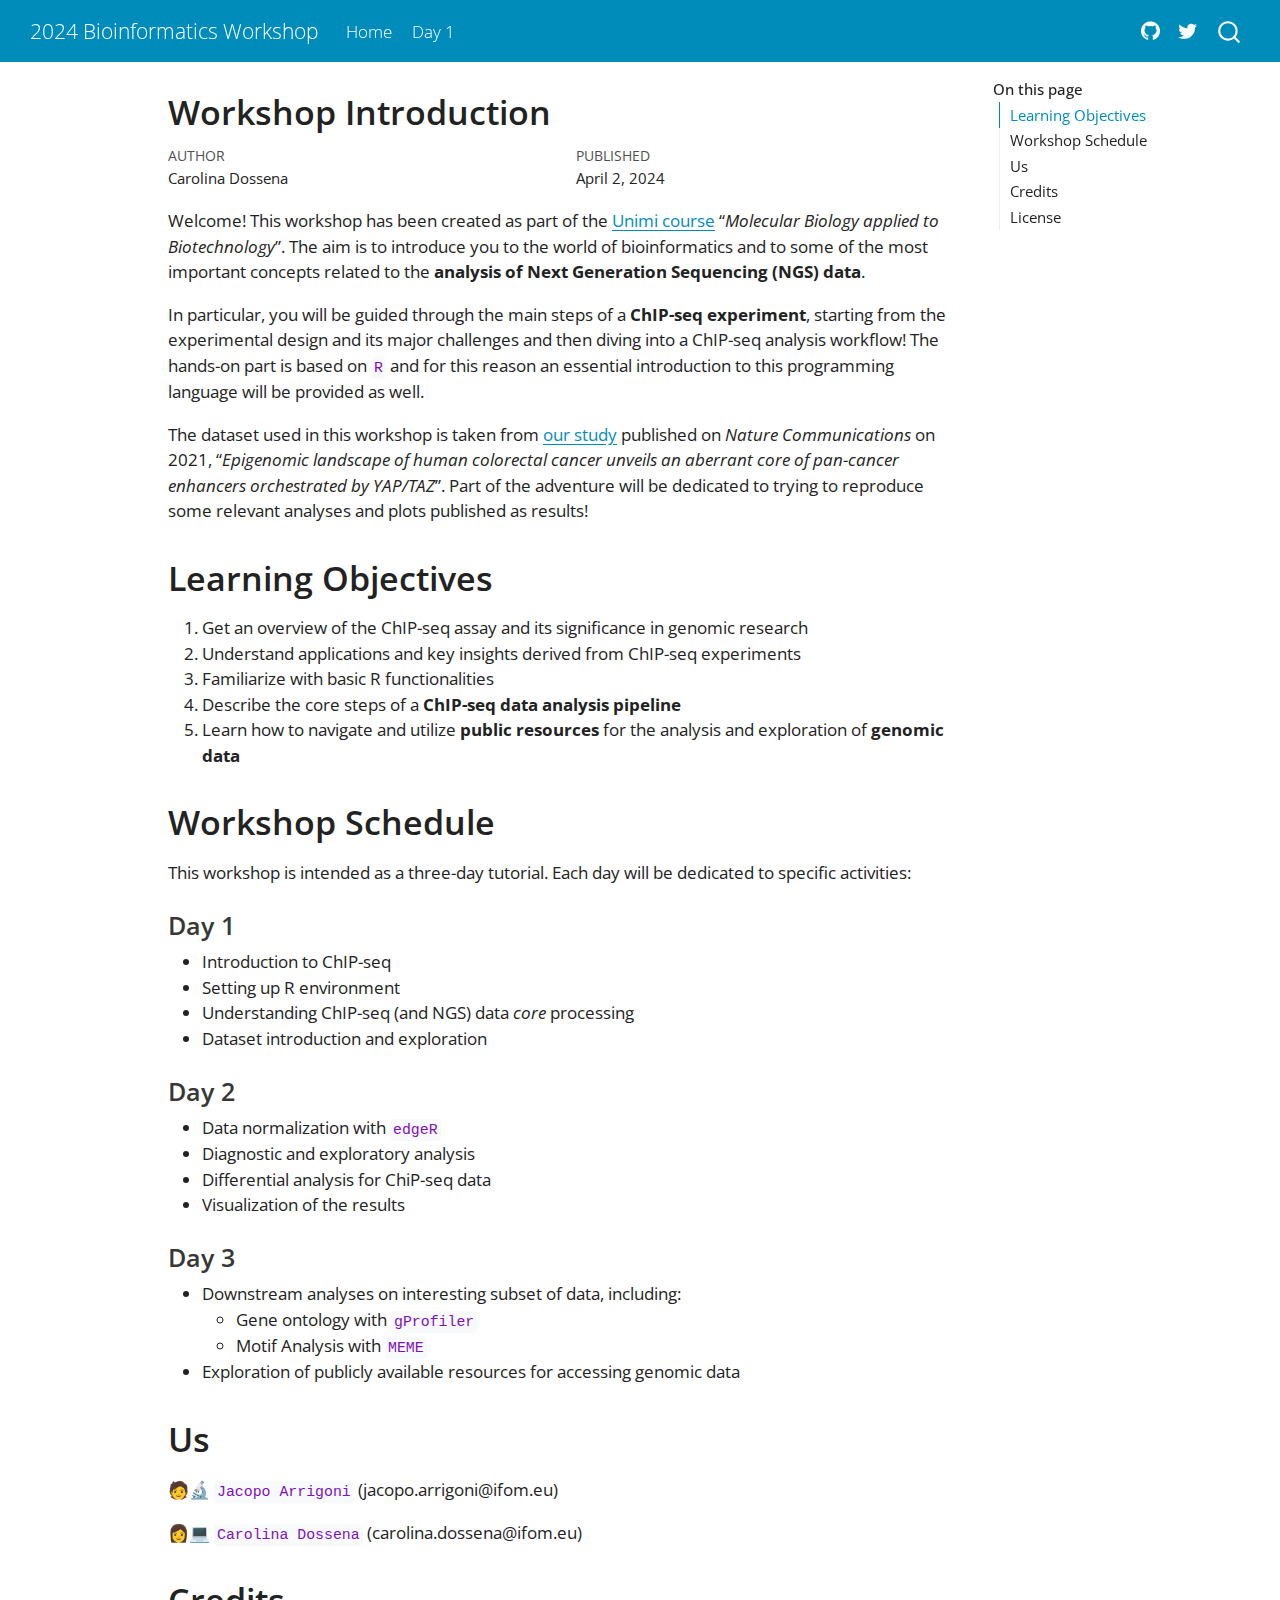
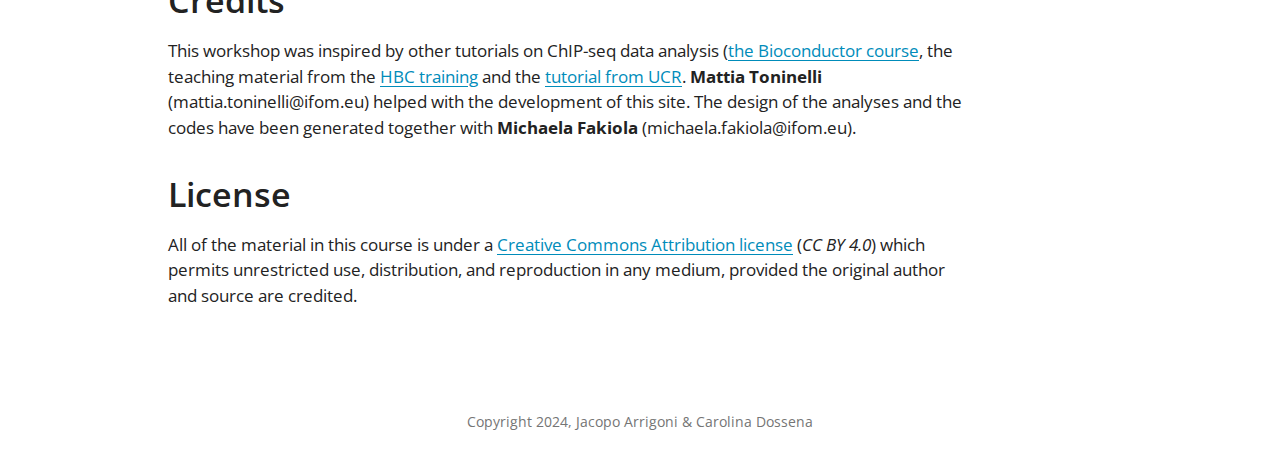
==== docs/pages/index.html @ 32d1668d "init commit with website material" ====
<!DOCTYPE html>
<html xmlns="http://www.w3.org/1999/xhtml" lang="en" xml:lang="en"><head>

<meta charset="utf-8">
<meta name="generator" content="quarto-1.4.551">

<meta name="viewport" content="width=device-width, initial-scale=1.0, user-scalable=yes">

<meta name="author" content="Carolina Dossena">
<meta name="dcterms.date" content="2024-04-02">

<title>2024 Bioinformatics Workshop - Workshop Introduction</title>
<style>
code{white-space: pre-wrap;}
span.smallcaps{font-variant: small-caps;}
div.columns{display: flex; gap: min(4vw, 1.5em);}
div.column{flex: auto; overflow-x: auto;}
div.hanging-indent{margin-left: 1.5em; text-indent: -1.5em;}
ul.task-list{list-style: none;}
ul.task-list li input[type="checkbox"] {
  width: 0.8em;
  margin: 0 0.8em 0.2em -1em; /* quarto-specific, see https://github.com/quarto-dev/quarto-cli/issues/4556 */ 
  vertical-align: middle;
}
</style>


<script src="../site_libs/quarto-nav/quarto-nav.js"></script>
<script src="../site_libs/quarto-nav/headroom.min.js"></script>
<script src="../site_libs/clipboard/clipboard.min.js"></script>
<script src="../site_libs/quarto-search/autocomplete.umd.js"></script>
<script src="../site_libs/quarto-search/fuse.min.js"></script>
<script src="../site_libs/quarto-search/quarto-search.js"></script>
<meta name="quarto:offset" content="../">
<script src="../site_libs/quarto-html/quarto.js"></script>
<script src="../site_libs/quarto-html/popper.min.js"></script>
<script src="../site_libs/quarto-html/tippy.umd.min.js"></script>
<script src="../site_libs/quarto-html/anchor.min.js"></script>
<link href="../site_libs/quarto-html/tippy.css" rel="stylesheet">
<link href="../site_libs/quarto-html/quarto-syntax-highlighting.css" rel="stylesheet" id="quarto-text-highlighting-styles">
<script src="../site_libs/bootstrap/bootstrap.min.js"></script>
<link href="../site_libs/bootstrap/bootstrap-icons.css" rel="stylesheet">
<link href="../site_libs/bootstrap/bootstrap.min.css" rel="stylesheet" id="quarto-bootstrap" data-mode="light">
<script id="quarto-search-options" type="application/json">{
  "location": "navbar",
  "copy-button": false,
  "collapse-after": 3,
  "panel-placement": "end",
  "type": "overlay",
  "limit": 50,
  "keyboard-shortcut": [
    "f",
    "/",
    "s"
  ],
  "show-item-context": false,
  "language": {
    "search-no-results-text": "No results",
    "search-matching-documents-text": "matching documents",
    "search-copy-link-title": "Copy link to search",
    "search-hide-matches-text": "Hide additional matches",
    "search-more-match-text": "more match in this document",
    "search-more-matches-text": "more matches in this document",
    "search-clear-button-title": "Clear",
    "search-text-placeholder": "",
    "search-detached-cancel-button-title": "Cancel",
    "search-submit-button-title": "Submit",
    "search-label": "Search"
  }
}</script>


</head>

<body class="nav-fixed">

<div id="quarto-search-results"></div>
  <header id="quarto-header" class="headroom fixed-top">
    <nav class="navbar navbar-expand-lg " data-bs-theme="dark">
      <div class="navbar-container container-fluid">
      <div class="navbar-brand-container mx-auto">
    <a class="navbar-brand" href="../index.html">
    <span class="navbar-title">2024 Bioinformatics Workshop</span>
    </a>
  </div>
            <div id="quarto-search" class="" title="Search"></div>
          <button class="navbar-toggler" type="button" data-bs-toggle="collapse" data-bs-target="#navbarCollapse" aria-controls="navbarCollapse" aria-expanded="false" aria-label="Toggle navigation" onclick="if (window.quartoToggleHeadroom) { window.quartoToggleHeadroom(); }">
  <span class="navbar-toggler-icon"></span>
</button>
          <div class="collapse navbar-collapse" id="navbarCollapse">
            <ul class="navbar-nav navbar-nav-scroll me-auto">
  <li class="nav-item">
    <a class="nav-link active" href="../pages/index.html" aria-current="page"> 
<span class="menu-text">Home</span></a>
  </li>  
  <li class="nav-item">
    <a class="nav-link" href="../pages/Day1.html"> 
<span class="menu-text">Day 1</span></a>
  </li>  
</ul>
            <ul class="navbar-nav navbar-nav-scroll ms-auto">
  <li class="nav-item compact">
    <a class="nav-link" href="https://github.com/paganilab"> <i class="bi bi-github" role="img">
</i> 
<span class="menu-text"></span></a>
  </li>  
  <li class="nav-item compact">
    <a class="nav-link" href="https://twitter.com/LabPagani"> <i class="bi bi-twitter" role="img">
</i> 
<span class="menu-text"></span></a>
  </li>  
</ul>
          </div> <!-- /navcollapse -->
          <div class="quarto-navbar-tools">
</div>
      </div> <!-- /container-fluid -->
    </nav>
</header>
<!-- content -->
<div id="quarto-content" class="quarto-container page-columns page-rows-contents page-layout-article page-navbar">
<!-- sidebar -->
<!-- margin-sidebar -->
    <div id="quarto-margin-sidebar" class="sidebar margin-sidebar">
        <nav id="TOC" role="doc-toc" class="toc-active">
    <h2 id="toc-title">On this page</h2>
   
  <ul>
  <li><a href="#learning-objectives" id="toc-learning-objectives" class="nav-link active" data-scroll-target="#learning-objectives">Learning Objectives</a></li>
  <li><a href="#workshop-schedule" id="toc-workshop-schedule" class="nav-link" data-scroll-target="#workshop-schedule">Workshop Schedule</a>
  <ul class="collapse">
  <li><a href="#day-1" id="toc-day-1" class="nav-link" data-scroll-target="#day-1">Day 1</a></li>
  <li><a href="#day-2" id="toc-day-2" class="nav-link" data-scroll-target="#day-2">Day 2</a></li>
  <li><a href="#day-3" id="toc-day-3" class="nav-link" data-scroll-target="#day-3">Day 3</a></li>
  </ul></li>
  <li><a href="#us" id="toc-us" class="nav-link" data-scroll-target="#us">Us</a></li>
  <li><a href="#credits" id="toc-credits" class="nav-link" data-scroll-target="#credits">Credits</a></li>
  <li><a href="#license" id="toc-license" class="nav-link" data-scroll-target="#license">License</a></li>
  </ul>
</nav>
    </div>
<!-- main -->
<main class="content" id="quarto-document-content">

<header id="title-block-header" class="quarto-title-block default">
<div class="quarto-title">
<h1 class="title">Workshop Introduction</h1>
</div>



<div class="quarto-title-meta">

    <div>
    <div class="quarto-title-meta-heading">Author</div>
    <div class="quarto-title-meta-contents">
             <p>Carolina Dossena </p>
          </div>
  </div>
    
    <div>
    <div class="quarto-title-meta-heading">Published</div>
    <div class="quarto-title-meta-contents">
      <p class="date">April 2, 2024</p>
    </div>
  </div>
  
    
  </div>
  


</header>


<p>Welcome! This workshop has been created as part of the <a href="https://www.unimi.it/it/corsi/insegnamenti-dei-corsi-di-laurea/2024/molecular-biology-applied-biotechnology">Unimi course</a> “<em>Molecular Biology applied to Biotechnology</em>”. The aim is to introduce you to the world of bioinformatics and to some of the most important concepts related to the <strong>analysis of Next Generation Sequencing (NGS) data</strong>.</p>
<p>In particular, you will be guided through the main steps of a <strong>ChIP-seq experiment</strong>, starting from the experimental design and its major challenges and then diving into a ChIP-seq analysis workflow! The hands-on part is based on <code>R</code> and for this reason an essential introduction to this programming language will be provided as well.</p>
<p>The dataset used in this workshop is taken from <a href="https://www.nature.com/articles/s41467-021-22544-y#MOESM1">our study</a> published on <em>Nature Communications</em> on 2021, “<em>Epigenomic landscape of human colorectal cancer unveils an aberrant core of pan-cancer enhancers orchestrated by YAP/TAZ</em>”. Part of the adventure will be dedicated to trying to reproduce some relevant analyses and plots published as results!</p>
<section id="learning-objectives" class="level1">
<h1>Learning Objectives</h1>
<ol type="1">
<li>Get an overview of the ChIP-seq assay and its significance in genomic research</li>
<li>Understand applications and key insights derived from ChIP-seq experiments</li>
<li>Familiarize with basic R functionalities</li>
<li>Describe the core steps of a <strong>ChIP-seq data analysis pipeline</strong></li>
<li>Learn how to navigate and utilize <strong>public resources</strong> for the analysis and exploration of <strong>genomic data</strong></li>
</ol>
</section>
<section id="workshop-schedule" class="level1">
<h1>Workshop Schedule</h1>
<p>This workshop is intended as a three-day tutorial. Each day will be dedicated to specific activities:</p>
<section id="day-1" class="level3">
<h3 class="anchored" data-anchor-id="day-1">Day 1</h3>
<ul>
<li>Introduction to ChIP-seq</li>
<li>Setting up R environment</li>
<li>Understanding ChIP-seq (and NGS) data <em>core</em> processing</li>
<li>Dataset introduction and exploration</li>
</ul>
</section>
<section id="day-2" class="level3">
<h3 class="anchored" data-anchor-id="day-2">Day 2</h3>
<ul>
<li>Data normalization with <code>edgeR</code></li>
<li>Diagnostic and exploratory analysis</li>
<li>Differential analysis for ChiP-seq data</li>
<li>Visualization of the results</li>
</ul>
</section>
<section id="day-3" class="level3">
<h3 class="anchored" data-anchor-id="day-3">Day 3</h3>
<ul>
<li>Downstream analyses on interesting subset of data, including:
<ul>
<li>Gene ontology with <code>gProfiler</code></li>
<li>Motif Analysis with <code>MEME</code></li>
</ul></li>
<li>Exploration of publicly available resources for accessing genomic data</li>
</ul>
</section>
</section>
<section id="us" class="level1">
<h1>Us</h1>
<p>🧑🔬 <code>Jacopo Arrigoni</code> (jacopo.arrigoni@ifom.eu)</p>
<p>👩💻 <code>Carolina Dossena</code> (carolina.dossena@ifom.eu)</p>
</section>
<section id="credits" class="level1">
<h1>Credits</h1>
<p>This workshop was inspired by other tutorials on ChIP-seq data analysis (<a href="https://www.bioconductor.org/help/course-materials/2016/CSAMA/lab-5-chipseq/Epigenetics.html">the Bioconductor course</a>, the teaching material from the <a href="https://github.com/hbctraining/Intro-to-ChIPseq/blob/master/schedule/3-day.md">HBC training</a> and the <a href="http://biocluster.ucr.edu/~rkaundal/workshops/R_feb2016/ChIPseq/ChIPseq.html">tutorial from UCR</a>. <strong>Mattia Toninelli</strong> (mattia.toninelli@ifom.eu) helped with the development of this site. The design of the analyses and the codes have been generated together with <strong>Michaela Fakiola</strong> (michaela.fakiola@ifom.eu).</p>
</section>
<section id="license" class="level1">
<h1>License</h1>
<p>All of the material in this course is under a <a href="https://creativecommons.org/licenses/by/4.0/">Creative Commons Attribution license</a> (<em>CC BY 4.0</em>) which permits unrestricted use, distribution, and reproduction in any medium, provided the original author and source are credited.</p>


</section>

</main> <!-- /main -->
<script id="quarto-html-after-body" type="application/javascript">
window.document.addEventListener("DOMContentLoaded", function (event) {
  const toggleBodyColorMode = (bsSheetEl) => {
    const mode = bsSheetEl.getAttribute("data-mode");
    const bodyEl = window.document.querySelector("body");
    if (mode === "dark") {
      bodyEl.classList.add("quarto-dark");
      bodyEl.classList.remove("quarto-light");
    } else {
      bodyEl.classList.add("quarto-light");
      bodyEl.classList.remove("quarto-dark");
    }
  }
  const toggleBodyColorPrimary = () => {
    const bsSheetEl = window.document.querySelector("link#quarto-bootstrap");
    if (bsSheetEl) {
      toggleBodyColorMode(bsSheetEl);
    }
  }
  toggleBodyColorPrimary();  
  const icon = "";
  const anchorJS = new window.AnchorJS();
  anchorJS.options = {
    placement: 'right',
    icon: icon
  };
  anchorJS.add('.anchored');
  const isCodeAnnotation = (el) => {
    for (const clz of el.classList) {
      if (clz.startsWith('code-annotation-')) {                     
        return true;
      }
    }
    return false;
  }
  const clipboard = new window.ClipboardJS('.code-copy-button', {
    text: function(trigger) {
      const codeEl = trigger.previousElementSibling.cloneNode(true);
      for (const childEl of codeEl.children) {
        if (isCodeAnnotation(childEl)) {
          childEl.remove();
        }
      }
      return codeEl.innerText;
    }
  });
  clipboard.on('success', function(e) {
    // button target
    const button = e.trigger;
    // don't keep focus
    button.blur();
    // flash "checked"
    button.classList.add('code-copy-button-checked');
    var currentTitle = button.getAttribute("title");
    button.setAttribute("title", "Copied!");
    let tooltip;
    if (window.bootstrap) {
      button.setAttribute("data-bs-toggle", "tooltip");
      button.setAttribute("data-bs-placement", "left");
      button.setAttribute("data-bs-title", "Copied!");
      tooltip = new bootstrap.Tooltip(button, 
        { trigger: "manual", 
          customClass: "code-copy-button-tooltip",
          offset: [0, -8]});
      tooltip.show();    
    }
    setTimeout(function() {
      if (tooltip) {
        tooltip.hide();
        button.removeAttribute("data-bs-title");
        button.removeAttribute("data-bs-toggle");
        button.removeAttribute("data-bs-placement");
      }
      button.setAttribute("title", currentTitle);
      button.classList.remove('code-copy-button-checked');
    }, 1000);
    // clear code selection
    e.clearSelection();
  });
    var localhostRegex = new RegExp(/^(?:http|https):\/\/localhost\:?[0-9]*\//);
    var mailtoRegex = new RegExp(/^mailto:/);
      var filterRegex = new RegExp('/' + window.location.host + '/');
    var isInternal = (href) => {
        return filterRegex.test(href) || localhostRegex.test(href) || mailtoRegex.test(href);
    }
    // Inspect non-navigation links and adorn them if external
 	var links = window.document.querySelectorAll('a[href]:not(.nav-link):not(.navbar-brand):not(.toc-action):not(.sidebar-link):not(.sidebar-item-toggle):not(.pagination-link):not(.no-external):not([aria-hidden]):not(.dropdown-item):not(.quarto-navigation-tool)');
    for (var i=0; i<links.length; i++) {
      const link = links[i];
      if (!isInternal(link.href)) {
        // undo the damage that might have been done by quarto-nav.js in the case of
        // links that we want to consider external
        if (link.dataset.originalHref !== undefined) {
          link.href = link.dataset.originalHref;
        }
      }
    }
  function tippyHover(el, contentFn, onTriggerFn, onUntriggerFn) {
    const config = {
      allowHTML: true,
      maxWidth: 500,
      delay: 100,
      arrow: false,
      appendTo: function(el) {
          return el.parentElement;
      },
      interactive: true,
      interactiveBorder: 10,
      theme: 'quarto',
      placement: 'bottom-start',
    };
    if (contentFn) {
      config.content = contentFn;
    }
    if (onTriggerFn) {
      config.onTrigger = onTriggerFn;
    }
    if (onUntriggerFn) {
      config.onUntrigger = onUntriggerFn;
    }
    window.tippy(el, config); 
  }
  const noterefs = window.document.querySelectorAll('a[role="doc-noteref"]');
  for (var i=0; i<noterefs.length; i++) {
    const ref = noterefs[i];
    tippyHover(ref, function() {
      // use id or data attribute instead here
      let href = ref.getAttribute('data-footnote-href') || ref.getAttribute('href');
      try { href = new URL(href).hash; } catch {}
      const id = href.replace(/^#\/?/, "");
      const note = window.document.getElementById(id);
      if (note) {
        return note.innerHTML;
      } else {
        return "";
      }
    });
  }
  const xrefs = window.document.querySelectorAll('a.quarto-xref');
  const processXRef = (id, note) => {
    // Strip column container classes
    const stripColumnClz = (el) => {
      el.classList.remove("page-full", "page-columns");
      if (el.children) {
        for (const child of el.children) {
          stripColumnClz(child);
        }
      }
    }
    stripColumnClz(note)
    if (id === null || id.startsWith('sec-')) {
      // Special case sections, only their first couple elements
      const container = document.createElement("div");
      if (note.children && note.children.length > 2) {
        container.appendChild(note.children[0].cloneNode(true));
        for (let i = 1; i < note.children.length; i++) {
          const child = note.children[i];
          if (child.tagName === "P" && child.innerText === "") {
            continue;
          } else {
            container.appendChild(child.cloneNode(true));
            break;
          }
        }
        if (window.Quarto?.typesetMath) {
          window.Quarto.typesetMath(container);
        }
        return container.innerHTML
      } else {
        if (window.Quarto?.typesetMath) {
          window.Quarto.typesetMath(note);
        }
        return note.innerHTML;
      }
    } else {
      // Remove any anchor links if they are present
      const anchorLink = note.querySelector('a.anchorjs-link');
      if (anchorLink) {
        anchorLink.remove();
      }
      if (window.Quarto?.typesetMath) {
        window.Quarto.typesetMath(note);
      }
      // TODO in 1.5, we should make sure this works without a callout special case
      if (note.classList.contains("callout")) {
        return note.outerHTML;
      } else {
        return note.innerHTML;
      }
    }
  }
  for (var i=0; i<xrefs.length; i++) {
    const xref = xrefs[i];
    tippyHover(xref, undefined, function(instance) {
      instance.disable();
      let url = xref.getAttribute('href');
      let hash = undefined; 
      if (url.startsWith('#')) {
        hash = url;
      } else {
        try { hash = new URL(url).hash; } catch {}
      }
      if (hash) {
        const id = hash.replace(/^#\/?/, "");
        const note = window.document.getElementById(id);
        if (note !== null) {
          try {
            const html = processXRef(id, note.cloneNode(true));
            instance.setContent(html);
          } finally {
            instance.enable();
            instance.show();
          }
        } else {
          // See if we can fetch this
          fetch(url.split('#')[0])
          .then(res => res.text())
          .then(html => {
            const parser = new DOMParser();
            const htmlDoc = parser.parseFromString(html, "text/html");
            const note = htmlDoc.getElementById(id);
            if (note !== null) {
              const html = processXRef(id, note);
              instance.setContent(html);
            } 
          }).finally(() => {
            instance.enable();
            instance.show();
          });
        }
      } else {
        // See if we can fetch a full url (with no hash to target)
        // This is a special case and we should probably do some content thinning / targeting
        fetch(url)
        .then(res => res.text())
        .then(html => {
          const parser = new DOMParser();
          const htmlDoc = parser.parseFromString(html, "text/html");
          const note = htmlDoc.querySelector('main.content');
          if (note !== null) {
            // This should only happen for chapter cross references
            // (since there is no id in the URL)
            // remove the first header
            if (note.children.length > 0 && note.children[0].tagName === "HEADER") {
              note.children[0].remove();
            }
            const html = processXRef(null, note);
            instance.setContent(html);
          } 
        }).finally(() => {
          instance.enable();
          instance.show();
        });
      }
    }, function(instance) {
    });
  }
      let selectedAnnoteEl;
      const selectorForAnnotation = ( cell, annotation) => {
        let cellAttr = 'data-code-cell="' + cell + '"';
        let lineAttr = 'data-code-annotation="' +  annotation + '"';
        const selector = 'span[' + cellAttr + '][' + lineAttr + ']';
        return selector;
      }
      const selectCodeLines = (annoteEl) => {
        const doc = window.document;
        const targetCell = annoteEl.getAttribute("data-target-cell");
        const targetAnnotation = annoteEl.getAttribute("data-target-annotation");
        const annoteSpan = window.document.querySelector(selectorForAnnotation(targetCell, targetAnnotation));
        const lines = annoteSpan.getAttribute("data-code-lines").split(",");
        const lineIds = lines.map((line) => {
          return targetCell + "-" + line;
        })
        let top = null;
        let height = null;
        let parent = null;
        if (lineIds.length > 0) {
            //compute the position of the single el (top and bottom and make a div)
            const el = window.document.getElementById(lineIds[0]);
            top = el.offsetTop;
            height = el.offsetHeight;
            parent = el.parentElement.parentElement;
          if (lineIds.length > 1) {
            const lastEl = window.document.getElementById(lineIds[lineIds.length - 1]);
            const bottom = lastEl.offsetTop + lastEl.offsetHeight;
            height = bottom - top;
          }
          if (top !== null && height !== null && parent !== null) {
            // cook up a div (if necessary) and position it 
            let div = window.document.getElementById("code-annotation-line-highlight");
            if (div === null) {
              div = window.document.createElement("div");
              div.setAttribute("id", "code-annotation-line-highlight");
              div.style.position = 'absolute';
              parent.appendChild(div);
            }
            div.style.top = top - 2 + "px";
            div.style.height = height + 4 + "px";
            div.style.left = 0;
            let gutterDiv = window.document.getElementById("code-annotation-line-highlight-gutter");
            if (gutterDiv === null) {
              gutterDiv = window.document.createElement("div");
              gutterDiv.setAttribute("id", "code-annotation-line-highlight-gutter");
              gutterDiv.style.position = 'absolute';
              const codeCell = window.document.getElementById(targetCell);
              const gutter = codeCell.querySelector('.code-annotation-gutter');
              gutter.appendChild(gutterDiv);
            }
            gutterDiv.style.top = top - 2 + "px";
            gutterDiv.style.height = height + 4 + "px";
          }
          selectedAnnoteEl = annoteEl;
        }
      };
      const unselectCodeLines = () => {
        const elementsIds = ["code-annotation-line-highlight", "code-annotation-line-highlight-gutter"];
        elementsIds.forEach((elId) => {
          const div = window.document.getElementById(elId);
          if (div) {
            div.remove();
          }
        });
        selectedAnnoteEl = undefined;
      };
        // Handle positioning of the toggle
    window.addEventListener(
      "resize",
      throttle(() => {
        elRect = undefined;
        if (selectedAnnoteEl) {
          selectCodeLines(selectedAnnoteEl);
        }
      }, 10)
    );
    function throttle(fn, ms) {
    let throttle = false;
    let timer;
      return (...args) => {
        if(!throttle) { // first call gets through
            fn.apply(this, args);
            throttle = true;
        } else { // all the others get throttled
            if(timer) clearTimeout(timer); // cancel #2
            timer = setTimeout(() => {
              fn.apply(this, args);
              timer = throttle = false;
            }, ms);
        }
      };
    }
      // Attach click handler to the DT
      const annoteDls = window.document.querySelectorAll('dt[data-target-cell]');
      for (const annoteDlNode of annoteDls) {
        annoteDlNode.addEventListener('click', (event) => {
          const clickedEl = event.target;
          if (clickedEl !== selectedAnnoteEl) {
            unselectCodeLines();
            const activeEl = window.document.querySelector('dt[data-target-cell].code-annotation-active');
            if (activeEl) {
              activeEl.classList.remove('code-annotation-active');
            }
            selectCodeLines(clickedEl);
            clickedEl.classList.add('code-annotation-active');
          } else {
            // Unselect the line
            unselectCodeLines();
            clickedEl.classList.remove('code-annotation-active');
          }
        });
      }
  const findCites = (el) => {
    const parentEl = el.parentElement;
    if (parentEl) {
      const cites = parentEl.dataset.cites;
      if (cites) {
        return {
          el,
          cites: cites.split(' ')
        };
      } else {
        return findCites(el.parentElement)
      }
    } else {
      return undefined;
    }
  };
  var bibliorefs = window.document.querySelectorAll('a[role="doc-biblioref"]');
  for (var i=0; i<bibliorefs.length; i++) {
    const ref = bibliorefs[i];
    const citeInfo = findCites(ref);
    if (citeInfo) {
      tippyHover(citeInfo.el, function() {
        var popup = window.document.createElement('div');
        citeInfo.cites.forEach(function(cite) {
          var citeDiv = window.document.createElement('div');
          citeDiv.classList.add('hanging-indent');
          citeDiv.classList.add('csl-entry');
          var biblioDiv = window.document.getElementById('ref-' + cite);
          if (biblioDiv) {
            citeDiv.innerHTML = biblioDiv.innerHTML;
          }
          popup.appendChild(citeDiv);
        });
        return popup.innerHTML;
      });
    }
  }
});
</script>
</div> <!-- /content -->
<footer class="footer">
  <div class="nav-footer">
    <div class="nav-footer-left">
      &nbsp;
    </div>   
    <div class="nav-footer-center">
<p>Copyright 2024, Jacopo Arrigoni &amp; Carolina Dossena</p>
</div>
    <div class="nav-footer-right">
      &nbsp;
    </div>
  </div>
</footer>




</body></html>
---- docs/site_libs/quarto-html/tippy.css ----
.tippy-box[data-animation=fade][data-state=hidden]{opacity:0}[data-tippy-root]{max-width:calc(100vw - 10px)}.tippy-box{position:relative;background-color:#333;color:#fff;border-radius:4px;font-size:14px;line-height:1.4;white-space:normal;outline:0;transition-property:transform,visibility,opacity}.tippy-box[data-placement^=top]>.tippy-arrow{bottom:0}.tippy-box[data-placement^=top]>.tippy-arrow:before{bottom:-7px;left:0;border-width:8px 8px 0;border-top-color:initial;transform-origin:center top}.tippy-box[data-placement^=bottom]>.tippy-arrow{top:0}.tippy-box[data-placement^=bottom]>.tippy-arrow:before{top:-7px;left:0;border-width:0 8px 8px;border-bottom-color:initial;transform-origin:center bottom}.tippy-box[data-placement^=left]>.tippy-arrow{right:0}.tippy-box[data-placement^=left]>.tippy-arrow:before{border-width:8px 0 8px 8px;border-left-color:initial;right:-7px;transform-origin:center left}.tippy-box[data-placement^=right]>.tippy-arrow{left:0}.tippy-box[data-placement^=right]>.tippy-arrow:before{left:-7px;border-width:8px 8px 8px 0;border-right-color:initial;transform-origin:center right}.tippy-box[data-inertia][data-state=visible]{transition-timing-function:cubic-bezier(.54,1.5,.38,1.11)}.tippy-arrow{width:16px;height:16px;color:#333}.tippy-arrow:before{content:"";position:absolute;border-color:transparent;border-style:solid}.tippy-content{position:relative;padding:5px 9px;z-index:1}
---- docs/site_libs/quarto-html/quarto-syntax-highlighting.css ----
/* quarto syntax highlight colors */
:root {
  --quarto-hl-al-color: #ff5555;
  --quarto-hl-an-color: #6a737d;
  --quarto-hl-at-color: #d73a49;
  --quarto-hl-bn-color: #005cc5;
  --quarto-hl-bu-color: #d73a49;
  --quarto-hl-ch-color: #032f62;
  --quarto-hl-co-color: #6a737d;
  --quarto-hl-cv-color: #6a737d;
  --quarto-hl-cn-color: #005cc5;
  --quarto-hl-cf-color: #d73a49;
  --quarto-hl-dt-color: #d73a49;
  --quarto-hl-dv-color: #005cc5;
  --quarto-hl-do-color: #6a737d;
  --quarto-hl-er-color: #ff5555;
  --quarto-hl-ex-color: #d73a49;
  --quarto-hl-fl-color: #005cc5;
  --quarto-hl-fu-color: #6f42c1;
  --quarto-hl-im-color: #032f62;
  --quarto-hl-in-color: #6a737d;
  --quarto-hl-kw-color: #d73a49;
  --quarto-hl-op-color: #24292e;
  --quarto-hl-pp-color: #d73a49;
  --quarto-hl-re-color: #6a737d;
  --quarto-hl-sc-color: #005cc5;
  --quarto-hl-ss-color: #032f62;
  --quarto-hl-st-color: #032f62;
  --quarto-hl-va-color: #e36209;
  --quarto-hl-vs-color: #032f62;
  --quarto-hl-wa-color: #ff5555;
}

/* other quarto variables */
:root {
  --quarto-font-monospace: SFMono-Regular, Menlo, Monaco, Consolas, "Liberation Mono", "Courier New", monospace;
}

code span.al {
  font-weight: bold;
  color: #ff5555;
}

code span.an {
  color: #6a737d;
}

code span.at {
  color: #d73a49;
}

code span.bn {
  color: #005cc5;
}

code span.bu {
  color: #d73a49;
}

code span.ch {
  color: #032f62;
}

code span.co {
  color: #6a737d;
}

code span.cv {
  color: #6a737d;
}

code span.cn {
  color: #005cc5;
}

code span.cf {
  color: #d73a49;
}

code span.dt {
  color: #d73a49;
}

code span.dv {
  color: #005cc5;
}

code span.do {
  color: #6a737d;
}

code span.er {
  color: #ff5555;
  text-decoration: underline;
}

code span.ex {
  font-weight: bold;
  color: #d73a49;
}

code span.fl {
  color: #005cc5;
}

code span.fu {
  color: #6f42c1;
}

code span.im {
  color: #032f62;
}

code span.in {
  color: #6a737d;
}

code span.kw {
  color: #d73a49;
}

pre > code.sourceCode > span {
  color: #24292e;
}

code span {
  color: #24292e;
}

code.sourceCode > span {
  color: #24292e;
}

div.sourceCode,
div.sourceCode pre.sourceCode {
  color: #24292e;
}

code span.op {
  color: #24292e;
}

code span.pp {
  color: #d73a49;
}

code span.re {
  color: #6a737d;
}

code span.sc {
  color: #005cc5;
}

code span.ss {
  color: #032f62;
}

code span.st {
  color: #032f62;
}

code span.va {
  color: #e36209;
}

code span.vs {
  color: #032f62;
}

code span.wa {
  color: #ff5555;
}

.prevent-inlining {
  content: "</";
}

/*# sourceMappingURL=debc5d5d77c3f9108843748ff7464032.css.map */
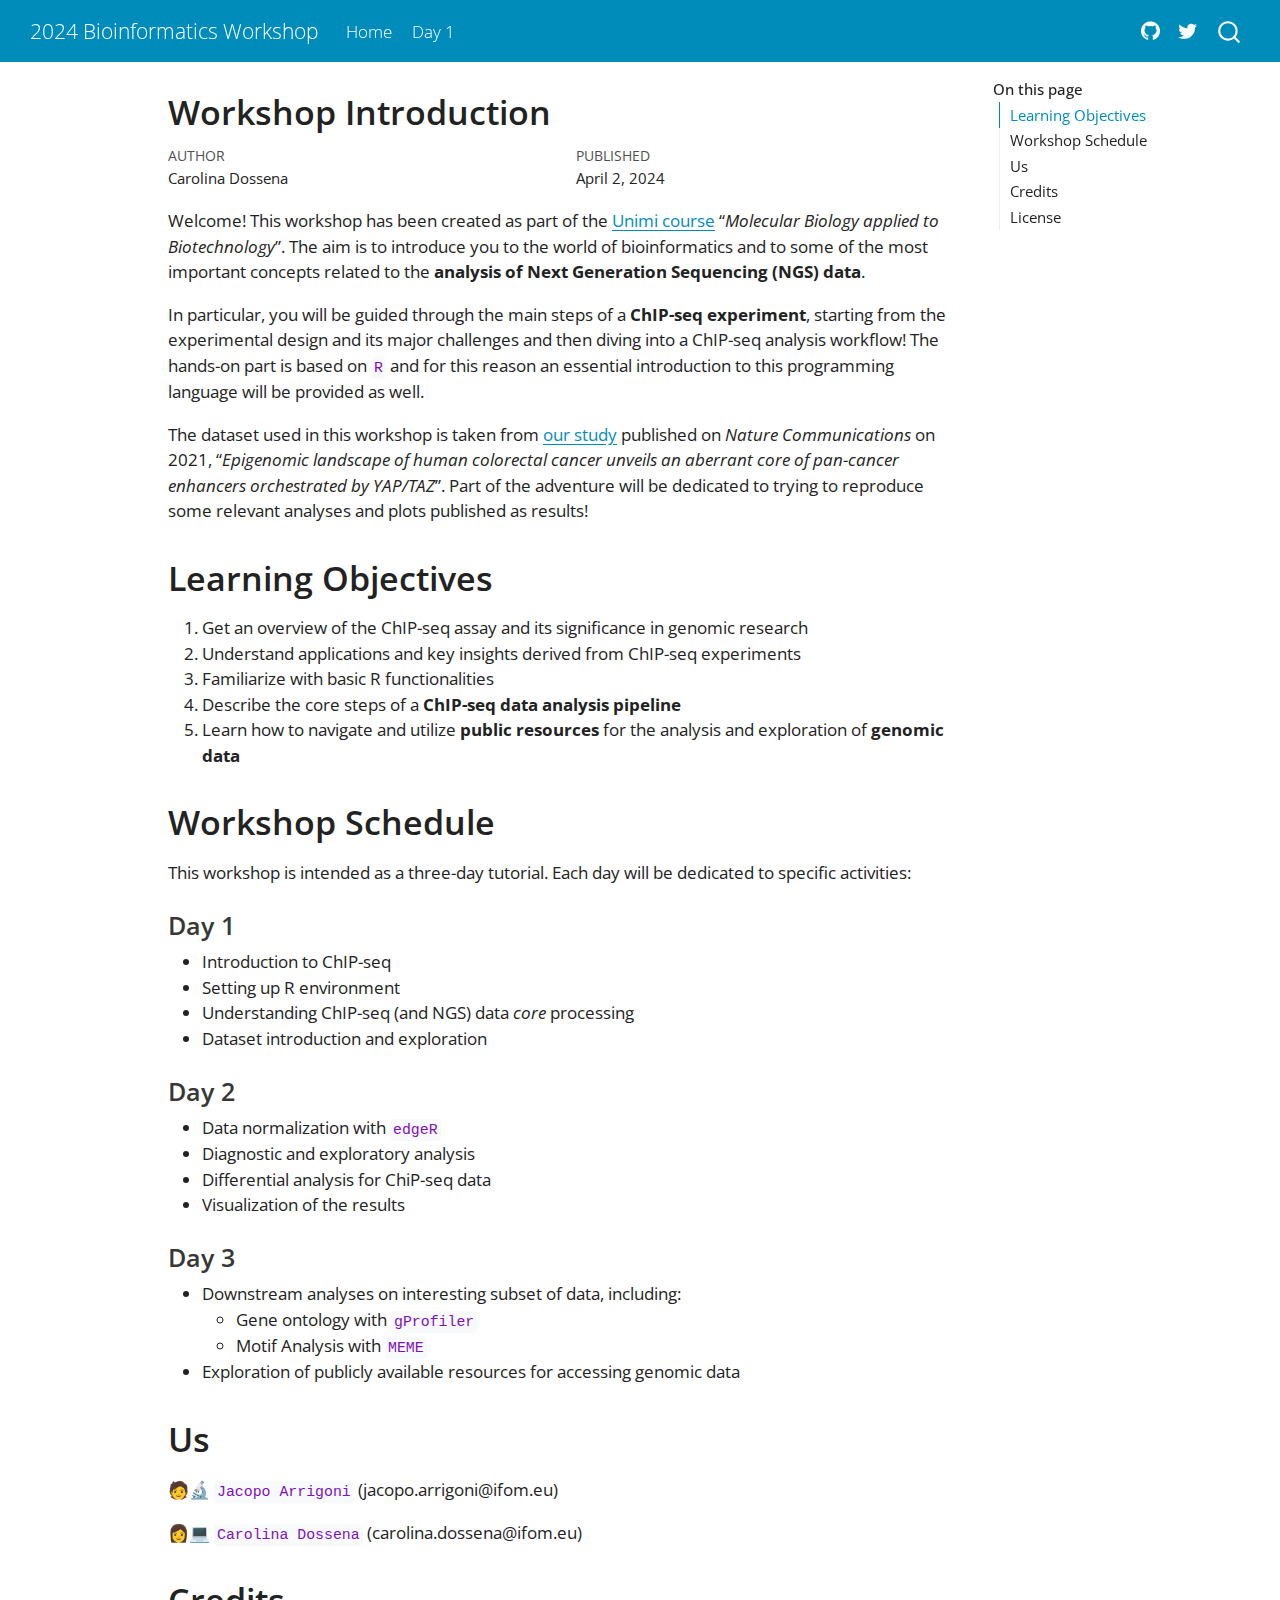
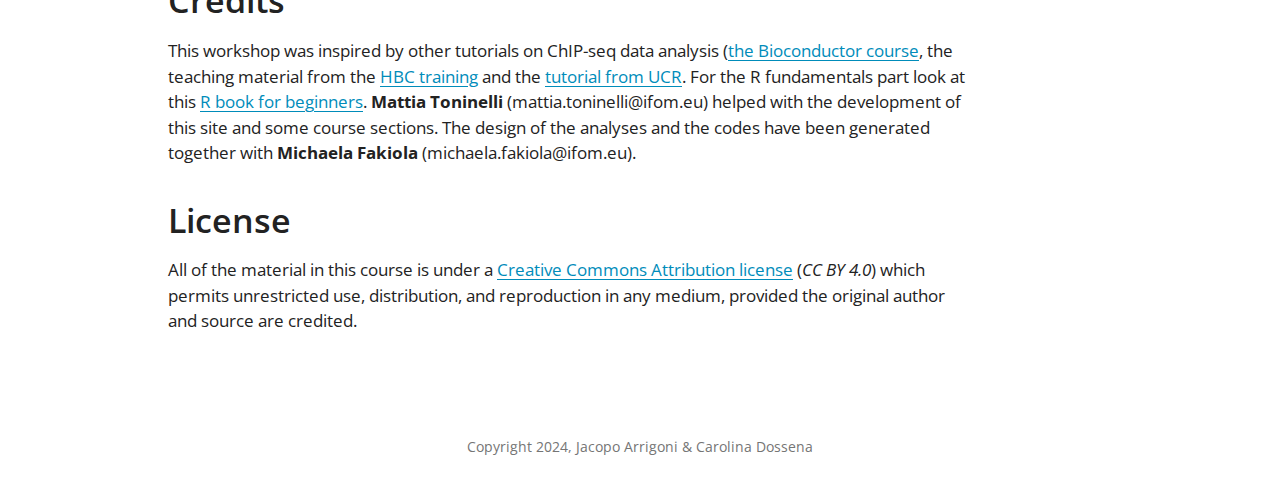
==== commit b2e1f20b: "integrate experimental sections and final editing" ====
--- a/docs/pages/index.html
+++ b/docs/pages/index.html
@@ -225,7 +225,7 @@
 </section>
 <section id="credits" class="level1">
 <h1>Credits</h1>
-<p>This workshop was inspired by other tutorials on ChIP-seq data analysis (<a href="https://www.bioconductor.org/help/course-materials/2016/CSAMA/lab-5-chipseq/Epigenetics.html">the Bioconductor course</a>, the teaching material from the <a href="https://github.com/hbctraining/Intro-to-ChIPseq/blob/master/schedule/3-day.md">HBC training</a> and the <a href="http://biocluster.ucr.edu/~rkaundal/workshops/R_feb2016/ChIPseq/ChIPseq.html">tutorial from UCR</a>. <strong>Mattia Toninelli</strong> (mattia.toninelli@ifom.eu) helped with the development of this site. The design of the analyses and the codes have been generated together with <strong>Michaela Fakiola</strong> (michaela.fakiola@ifom.eu).</p>
+<p>This workshop was inspired by other tutorials on ChIP-seq data analysis (<a href="https://www.bioconductor.org/help/course-materials/2016/CSAMA/lab-5-chipseq/Epigenetics.html">the Bioconductor course</a>, the teaching material from the <a href="https://github.com/hbctraining/Intro-to-ChIPseq/blob/master/schedule/3-day.md">HBC training</a> and the <a href="http://biocluster.ucr.edu/~rkaundal/workshops/R_feb2016/ChIPseq/ChIPseq.html">tutorial from UCR</a>. For the R fundamentals part look at this <a href="https://bookdown.org/daniel_dauber_io/r4np_book/">R book for beginners</a>. <strong>Mattia Toninelli</strong> (mattia.toninelli@ifom.eu) helped with the development of this site and some course sections. The design of the analyses and the codes have been generated together with <strong>Michaela Fakiola</strong> (michaela.fakiola@ifom.eu).</p>
 </section>
 <section id="license" class="level1">
 <h1>License</h1>
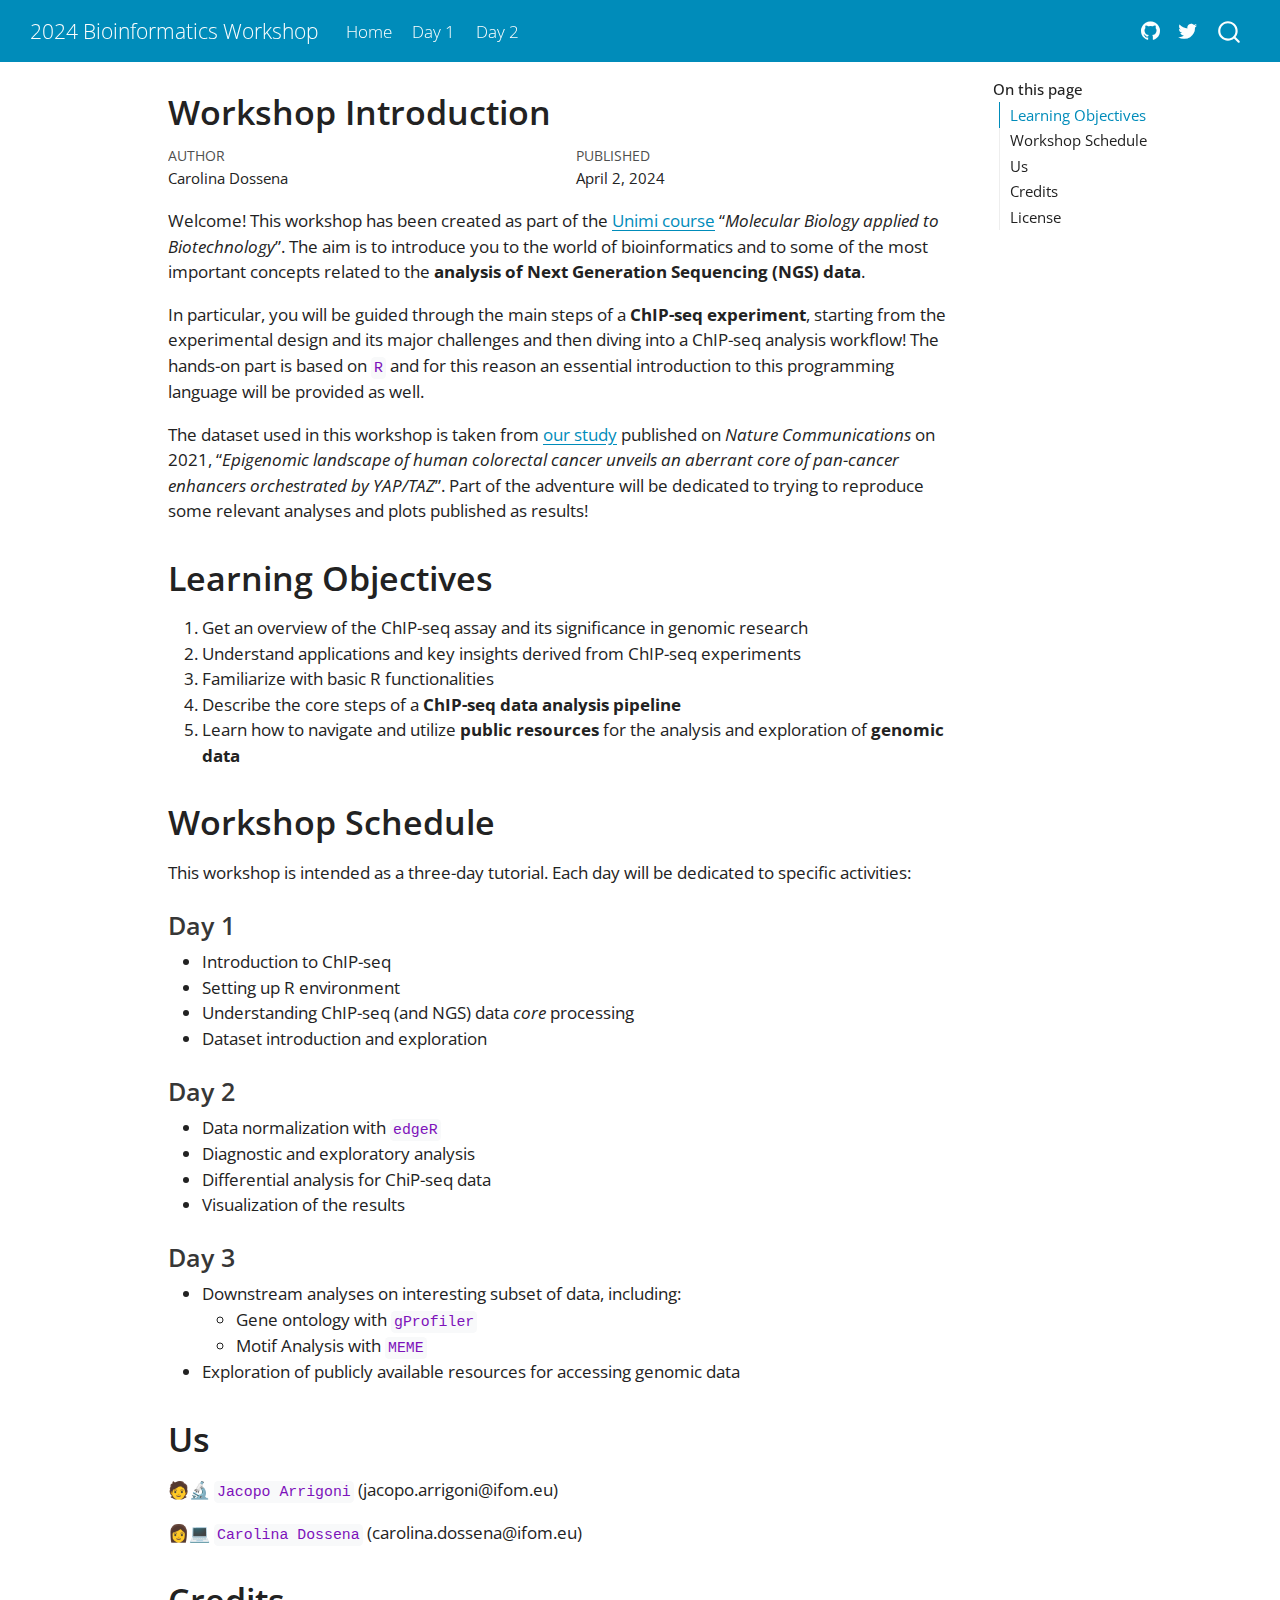
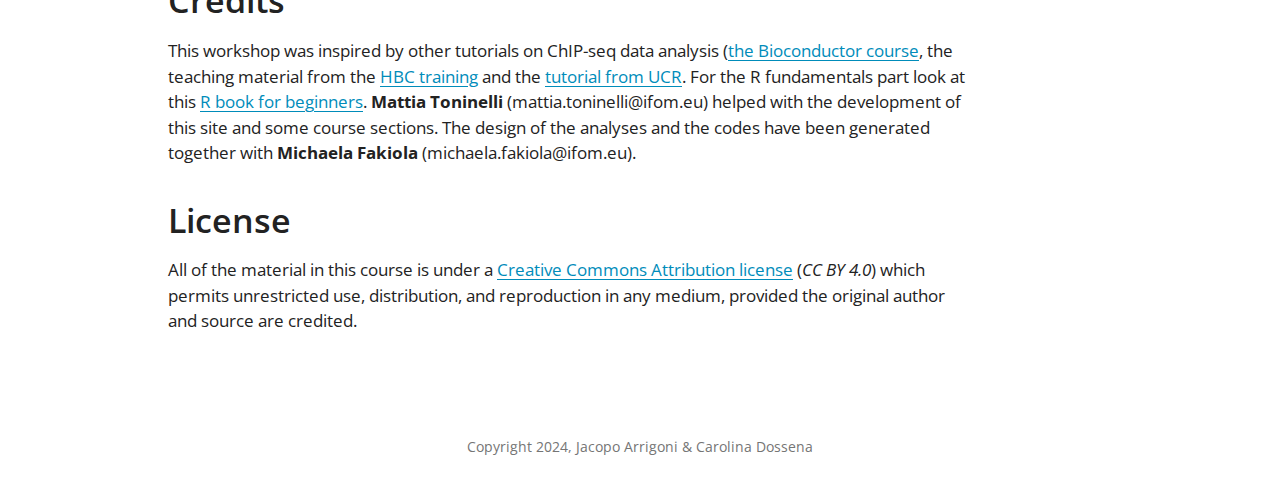
==== commit 76040fbf: "commit day2 fix rmd name" ====
--- a/docs/pages/index.html
+++ b/docs/pages/index.html
@@ -96,6 +96,10 @@
   <li class="nav-item">
     <a class="nav-link" href="../pages/Day1.html"> 
 <span class="menu-text">Day 1</span></a>
+  </li>  
+  <li class="nav-item">
+    <a class="nav-link" href="../pages/Day2.html"> 
+<span class="menu-text">Day 2</span></a>
   </li>  
 </ul>
             <ul class="navbar-nav navbar-nav-scroll ms-auto">
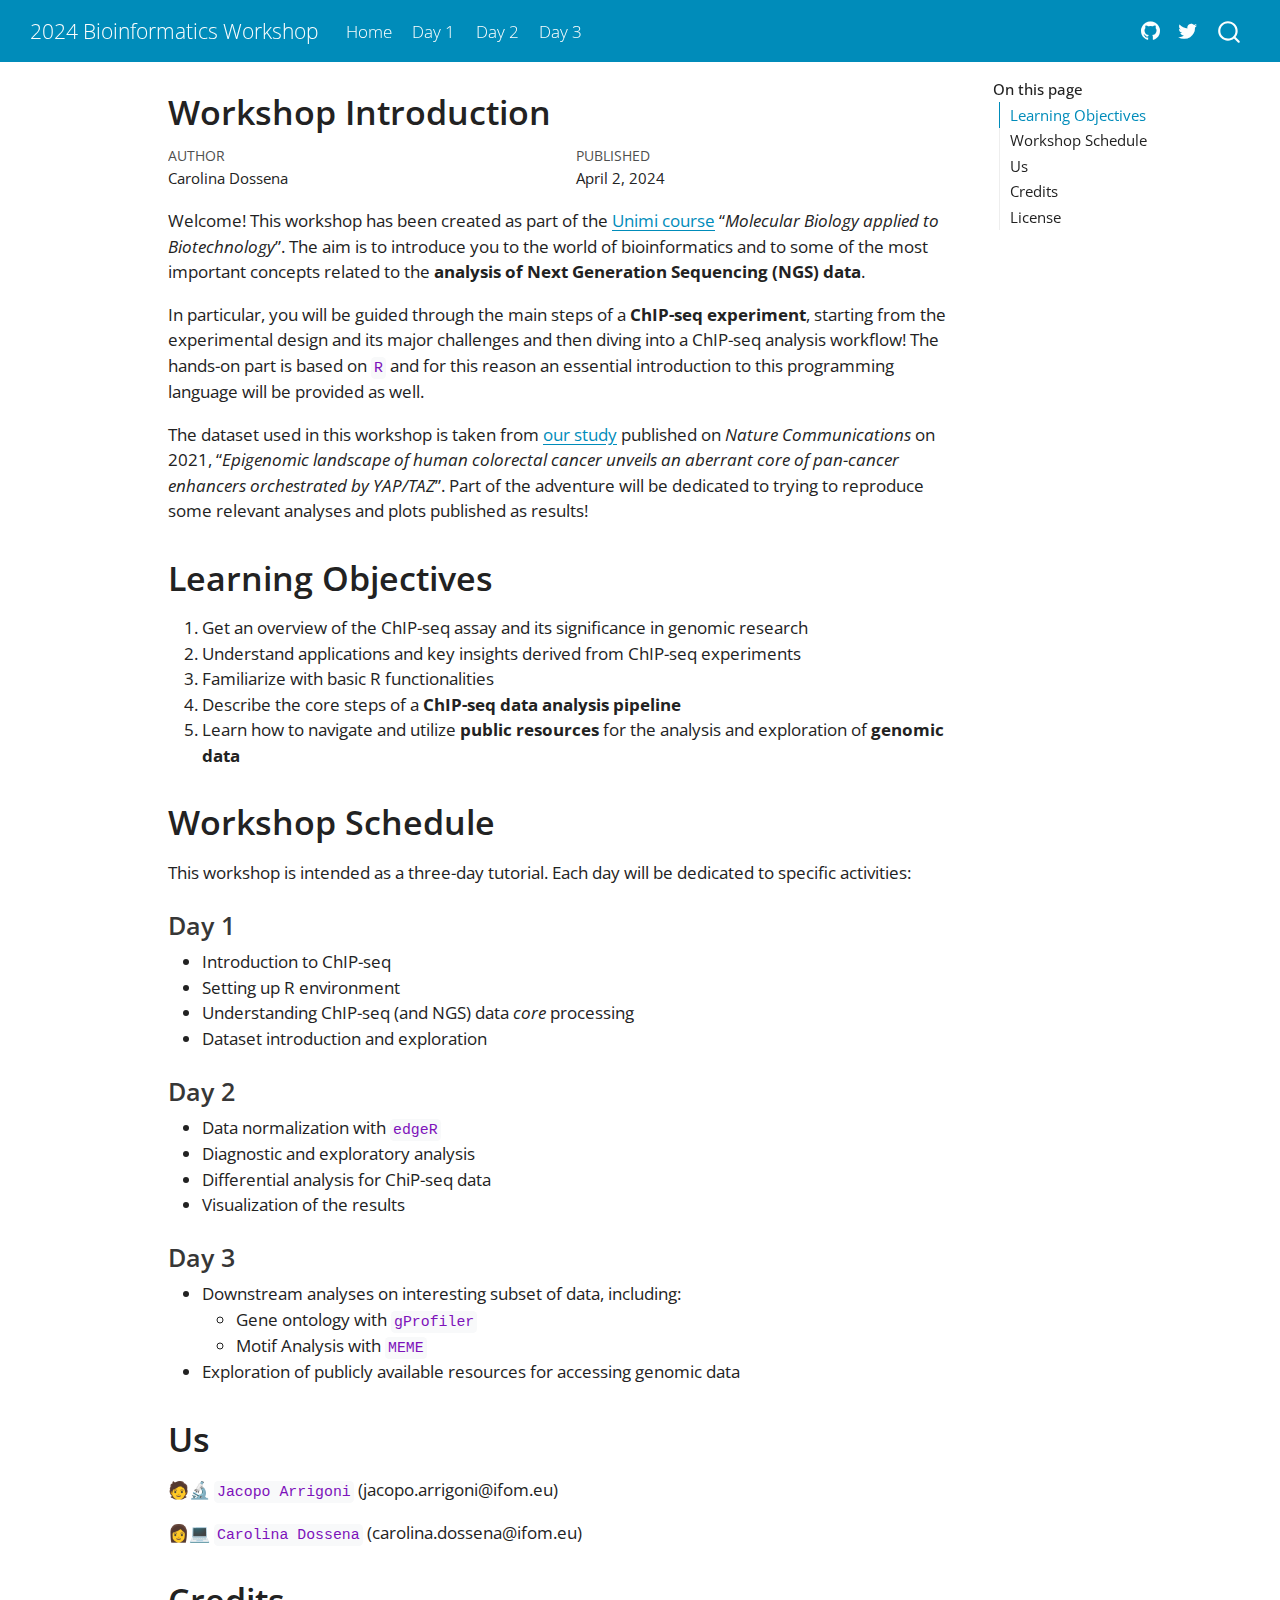
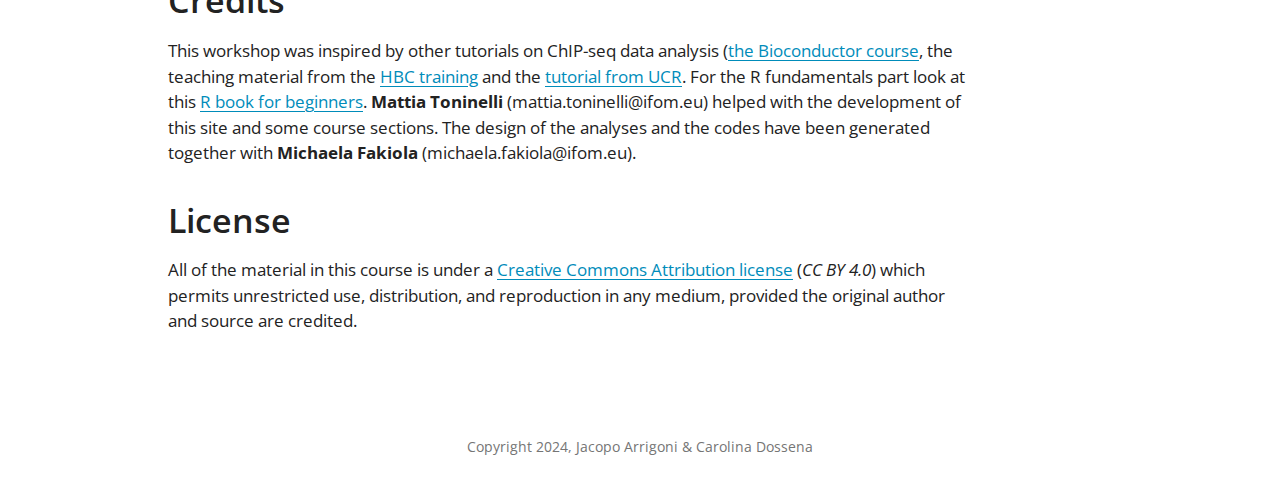
==== commit c6c7e760: "commit Day 3" ====
--- a/docs/pages/index.html
+++ b/docs/pages/index.html
@@ -100,6 +100,10 @@
   <li class="nav-item">
     <a class="nav-link" href="../pages/Day2.html"> 
 <span class="menu-text">Day 2</span></a>
+  </li>  
+  <li class="nav-item">
+    <a class="nav-link" href="../pages/Day3.html"> 
+<span class="menu-text">Day 3</span></a>
   </li>  
 </ul>
             <ul class="navbar-nav navbar-nav-scroll ms-auto">
